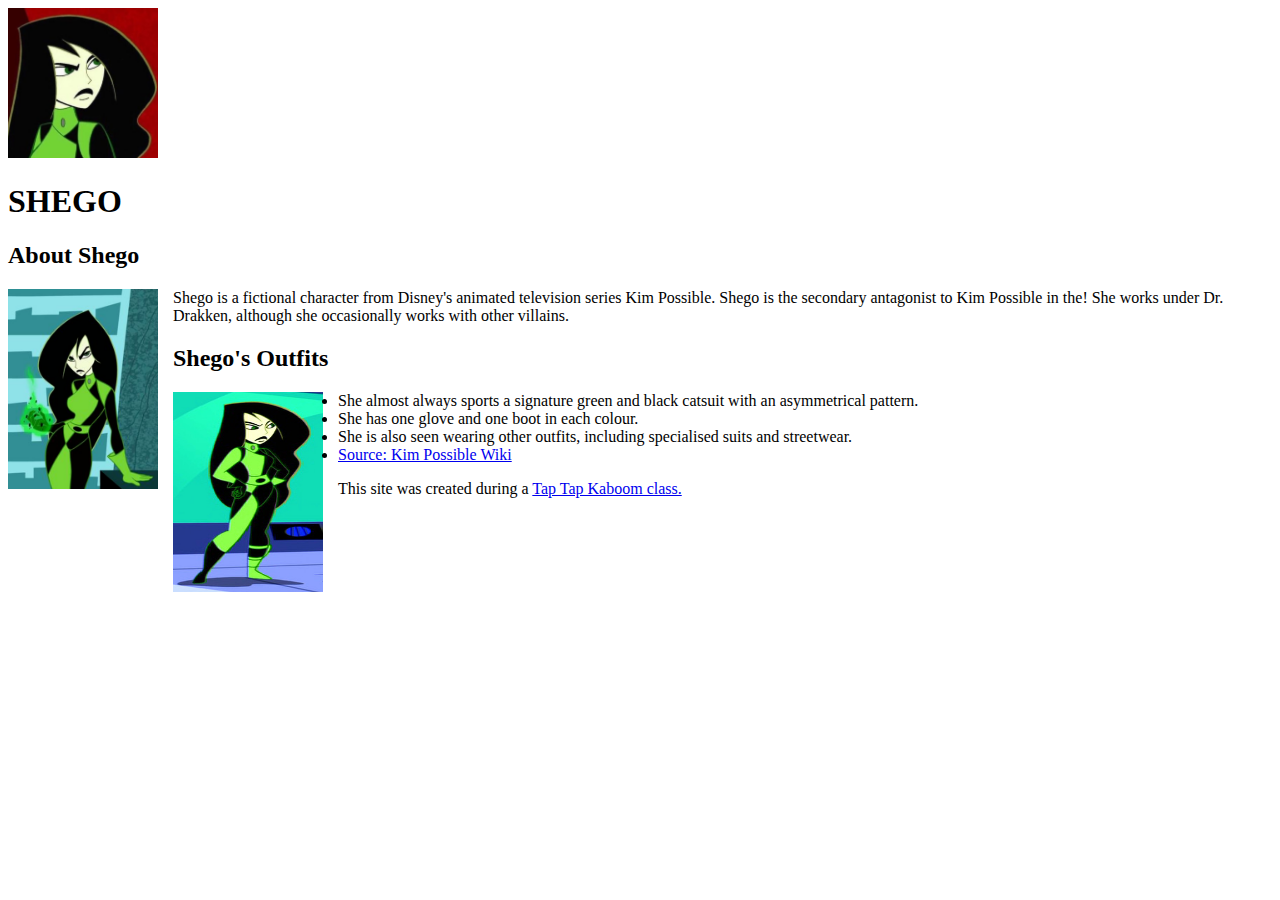
==== index.html @ 6d7cffd6 "wrote our code according to box wireframe, 3 imagees and content" ====
<!DOCTYPE html>
<html>
<head>
	<title> SHEGO! </title>
	<link rel="icon" href="img/shego-avi.jpeg">
</head>
<body>
<!-- header element w picture and title -->
	<header>
		<img src="img/shego-avi.jpeg" 
		width="150px"
		height="150px">
		<h1> SHEGO </h1>
	</header>

	<!-- main element -->
	<main>
		<!-- About Her -->
		<h2> About Shego </h2>
		<img src="img/shegop2.jpeg"
		height="200px"
		width="150px" 
		style="float: left; margin-right: 15px;">
		<p>
			Shego is a fictional character from Disney's animated television series Kim Possible. Shego is the secondary antagonist to Kim Possible in the! She works under Dr. Drakken, although she occasionally works with other villains. 
		</p>
		<!-- Outfits -->
		<h2> Shego's Outfits </h2>
		<img src="img/shego-outfit.jpeg"
		height="200px"
		width="150px"
		style="float: left;margin-right: 15px;">
		<ul>
			<li> She almost always sports a signature green and black catsuit with an asymmetrical pattern.</li>
			<li> She has one glove and one boot in each colour.</li>
			<li> She is also seen wearing other outfits, including specialised suits and streetwear.</li>
			<li> <a target="_blank" href="https://kimpossible.fandom.com/wiki/Shego"> Source: Kim Possible Wiki </a></li>
		</ul>

	</main>
	<!-- Footer -->
	<footer>
		<p> This site was created during a <a target="_blank" href="https://taptapkaboom.com"> Tap Tap Kaboom class. </p>
	</footer>
</body>
</html>
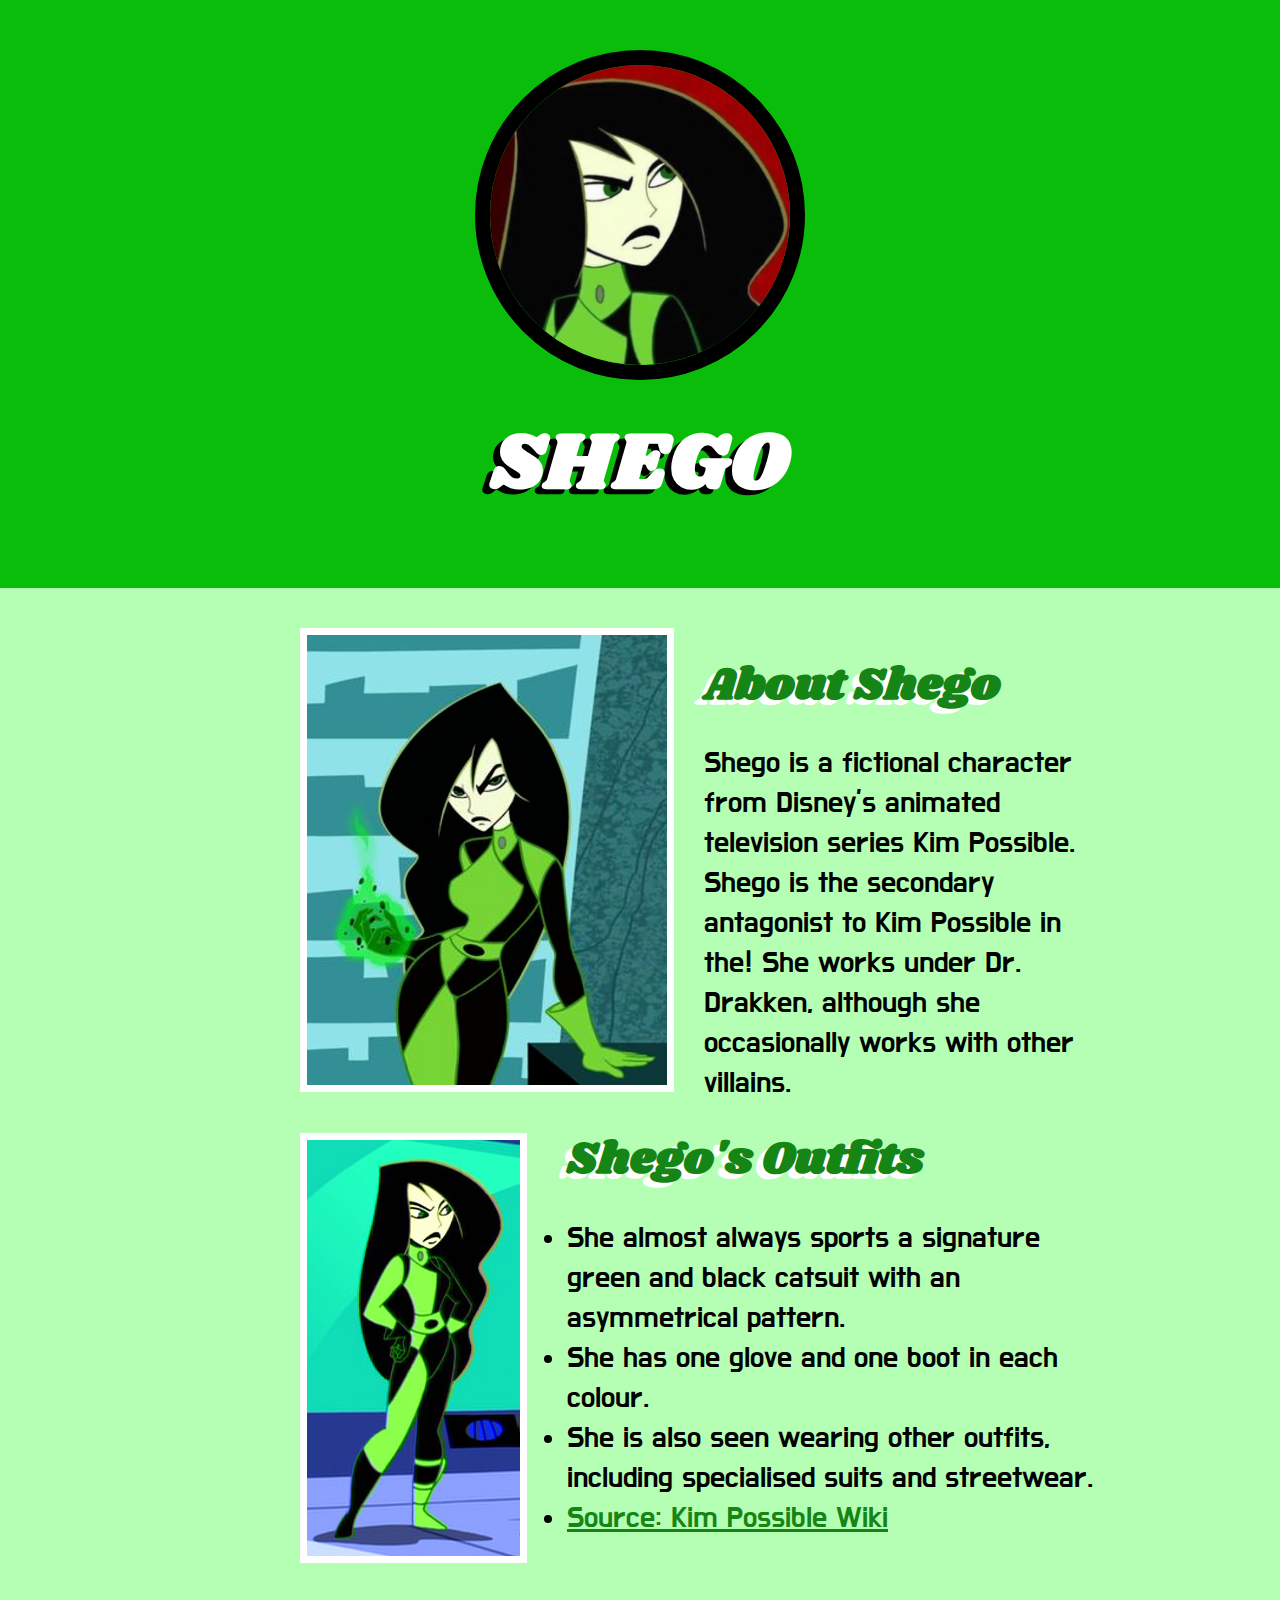
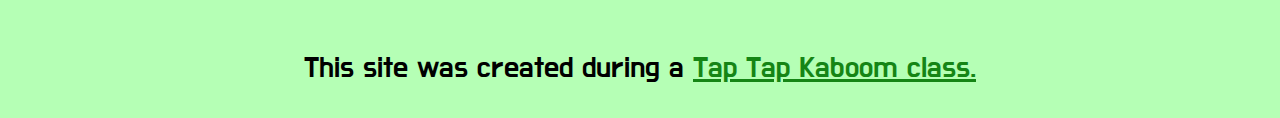
==== commit 0d2079ec: "wrote the css for the characters websites and added some html changes" ====
--- a/index.html
+++ b/index.html
@@ -3,33 +3,34 @@
 <head>
 	<title> SHEGO! </title>
 	<link rel="icon" href="img/shego-avi.jpeg">
+	<link href="https://fonts.googleapis.com/css2?family=Shrikhand&display=swap" rel="stylesheet">
+	<link rel="stylesheet" type="text/css" href="css/shego.css">
 </head>
 <body>
+	<link href="https://fonts.googleapis.com/css2?family=Do+Hyeon&display=swap" rel="stylesheet">
 <!-- header element w picture and title -->
 	<header>
 		<img src="img/shego-avi.jpeg" 
-		width="150px"
-		height="150px">
+		width="300px"
+		height="300px">
 		<h1> SHEGO </h1>
 	</header>
 
 	<!-- main element -->
 	<main>
 		<!-- About Her -->
+		
+		<img src="img/shegop2.jpeg" 
+		style="float: left; margin-right: 30px;">
 		<h2> About Shego </h2>
-		<img src="img/shegop2.jpeg"
-		height="200px"
-		width="150px" 
-		style="float: left; margin-right: 15px;">
 		<p>
 			Shego is a fictional character from Disney's animated television series Kim Possible. Shego is the secondary antagonist to Kim Possible in the! She works under Dr. Drakken, although she occasionally works with other villains. 
 		</p>
 		<!-- Outfits -->
+		
+		<img src="img/shego-outfit.jpeg"
+		style="float: left;margin-right: 40px;">
 		<h2> Shego's Outfits </h2>
-		<img src="img/shego-outfit.jpeg"
-		height="200px"
-		width="150px"
-		style="float: left;margin-right: 15px;">
 		<ul>
 			<li> She almost always sports a signature green and black catsuit with an asymmetrical pattern.</li>
 			<li> She has one glove and one boot in each colour.</li>
--- a/css/shego.css
+++ b/css/shego.css
@@ -0,0 +1,78 @@
+body{
+	margin: 0;
+	font-family: 'Do Hyeon', sans-serif;
+	background-color: #B5FFB5;
+	font-size: 30px;
+	line-height: 40px;
+
+}
+
+header{
+	background-color: #0BBD0B;
+	text-align: center;
+	padding-top: 50px;
+	padding-bottom: 50px;
+	padding-left: 50px;
+	padding-right: 50px;
+}
+
+header h1{
+	color: white;
+	font-size: 80px;
+
+}
+
+h1, h2{
+	font-family: 'Shrikhand', cursive;
+
+}
+
+h1{
+	text-shadow: -7px 5px black;
+}
+
+h2{
+	text-shadow: -7px 5px white;
+}
+
+header img{
+	border-radius: 165px;
+	border: 15px solid black;
+}
+
+main{
+	max-width: 800px;
+	text-align: left;
+	padding-left: 300px;
+	padding-top: 40px;
+}
+
+h2{
+	font-size: 45px;
+	color: #158515;
+}
+
+
+
+main img{
+	max-width: 100%;
+	border: 7px solid white;
+}
+
+a{
+	color: #158515;
+}
+
+a:hover{
+	color: #483a94;
+}
+
+footer{
+	text-align: center;
+	padding-top: 50px;
+}
+
+
+
+
+
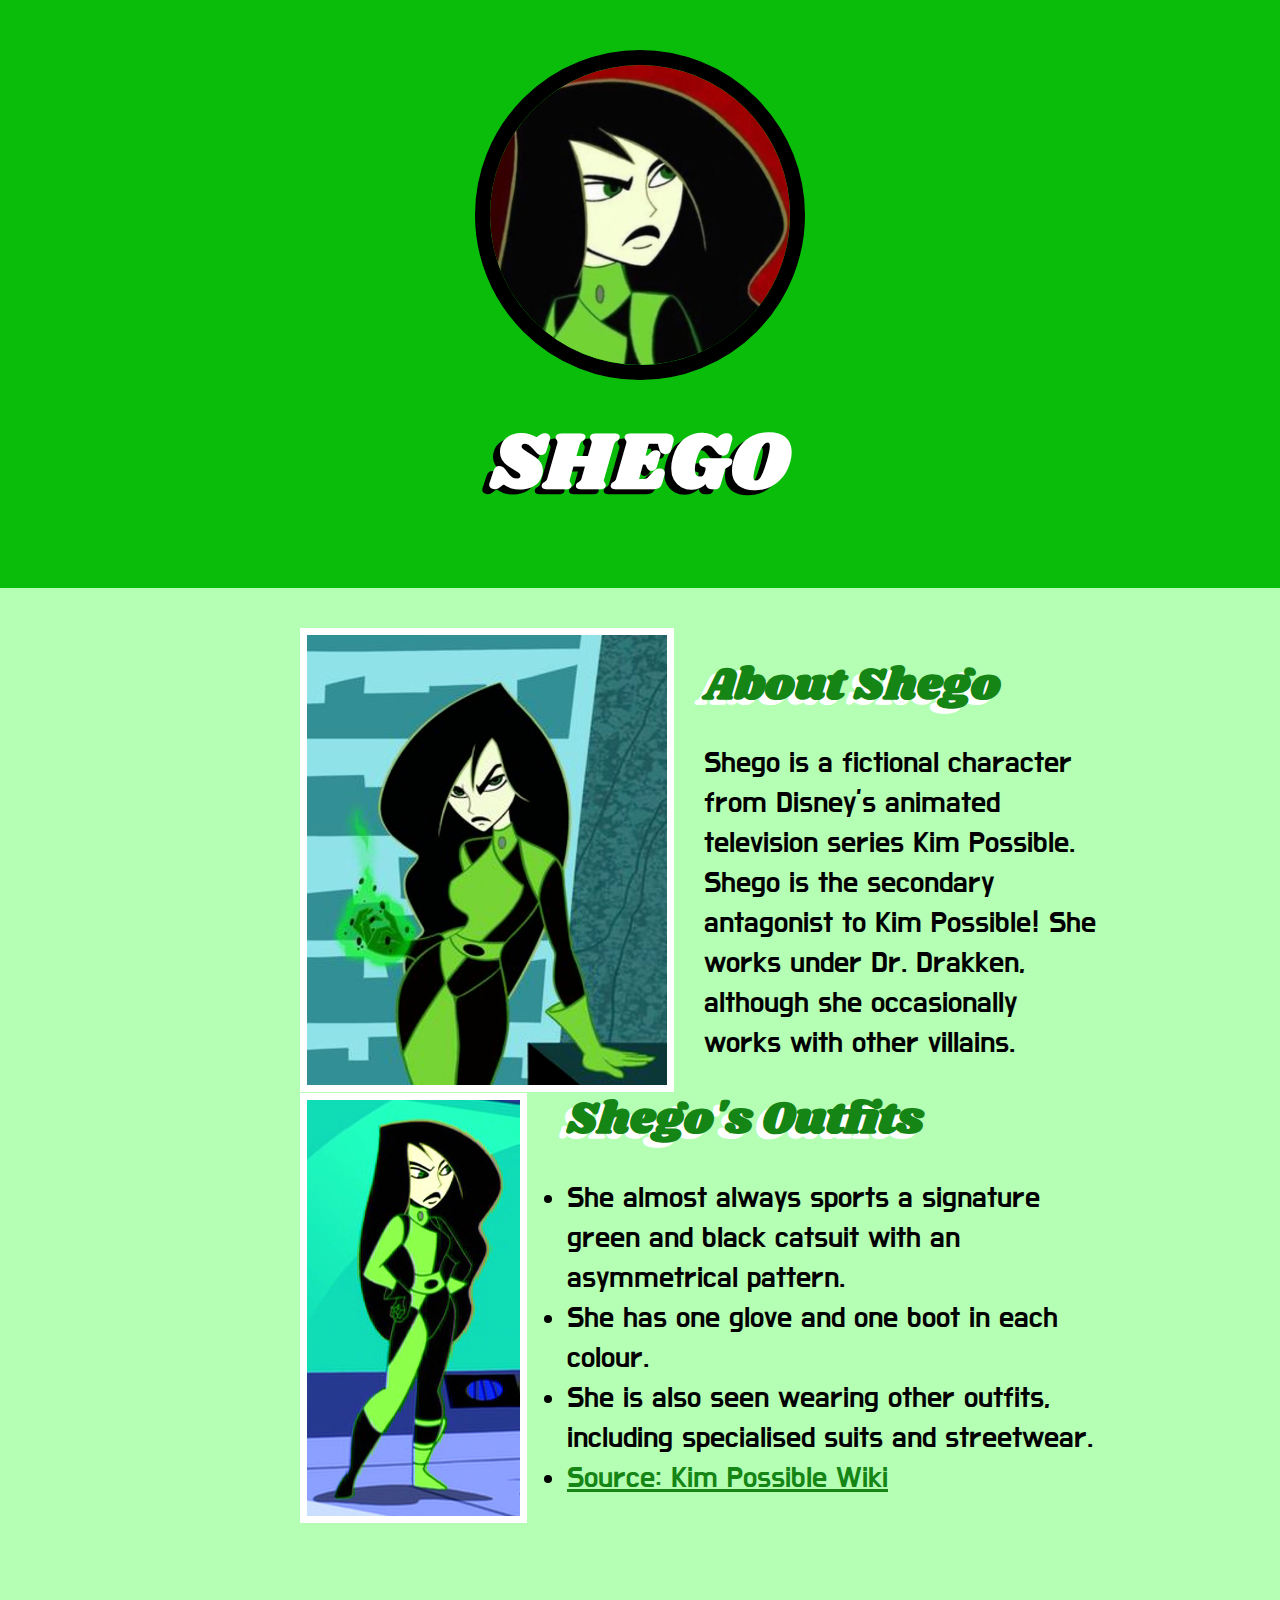
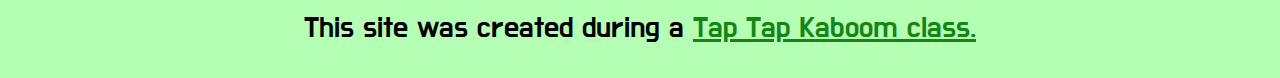
==== commit 2fc05473: "mistake in text" ====
--- a/index.html
+++ b/index.html
@@ -24,7 +24,7 @@
 		style="float: left; margin-right: 30px;">
 		<h2> About Shego </h2>
 		<p>
-			Shego is a fictional character from Disney's animated television series Kim Possible. Shego is the secondary antagonist to Kim Possible in the! She works under Dr. Drakken, although she occasionally works with other villains. 
+			Shego is a fictional character from Disney's animated television series Kim Possible. Shego is the secondary antagonist to Kim Possible! She works under Dr. Drakken, although she occasionally works with other villains. 
 		</p>
 		<!-- Outfits -->
 		
